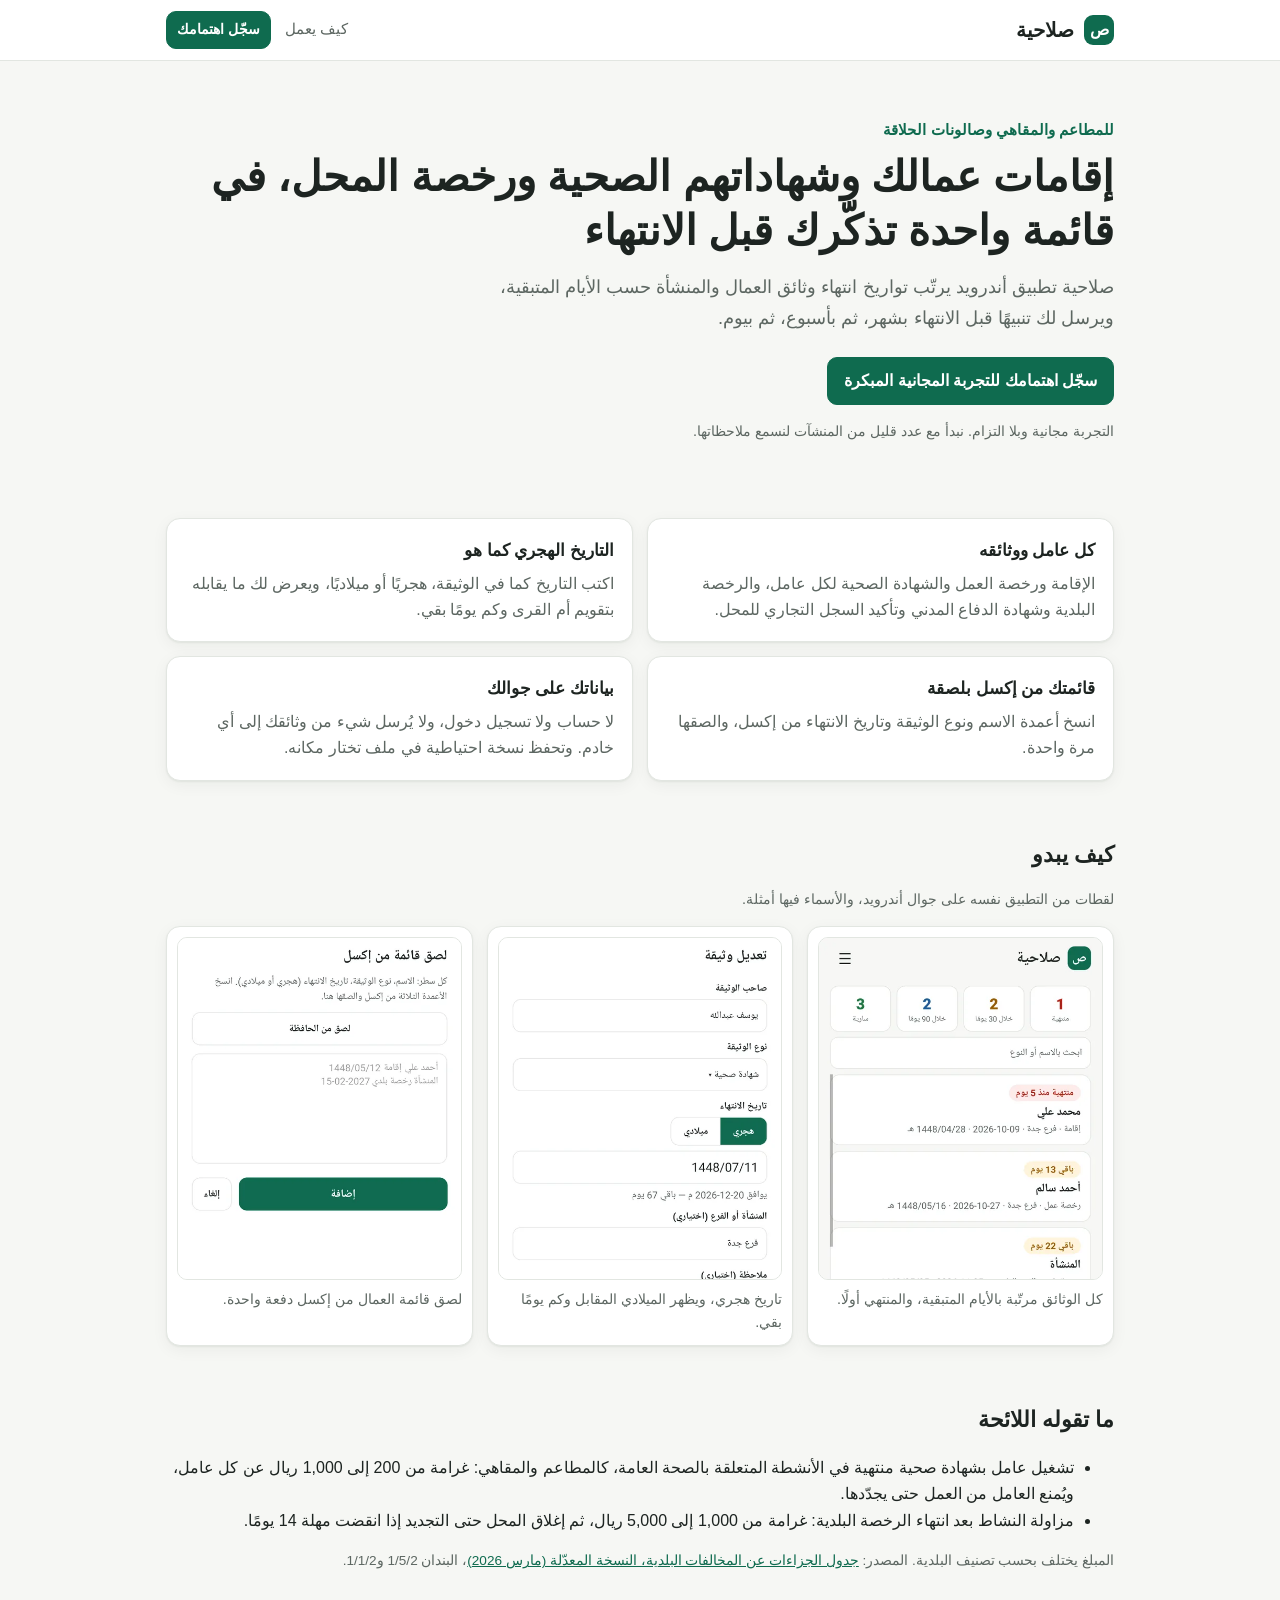
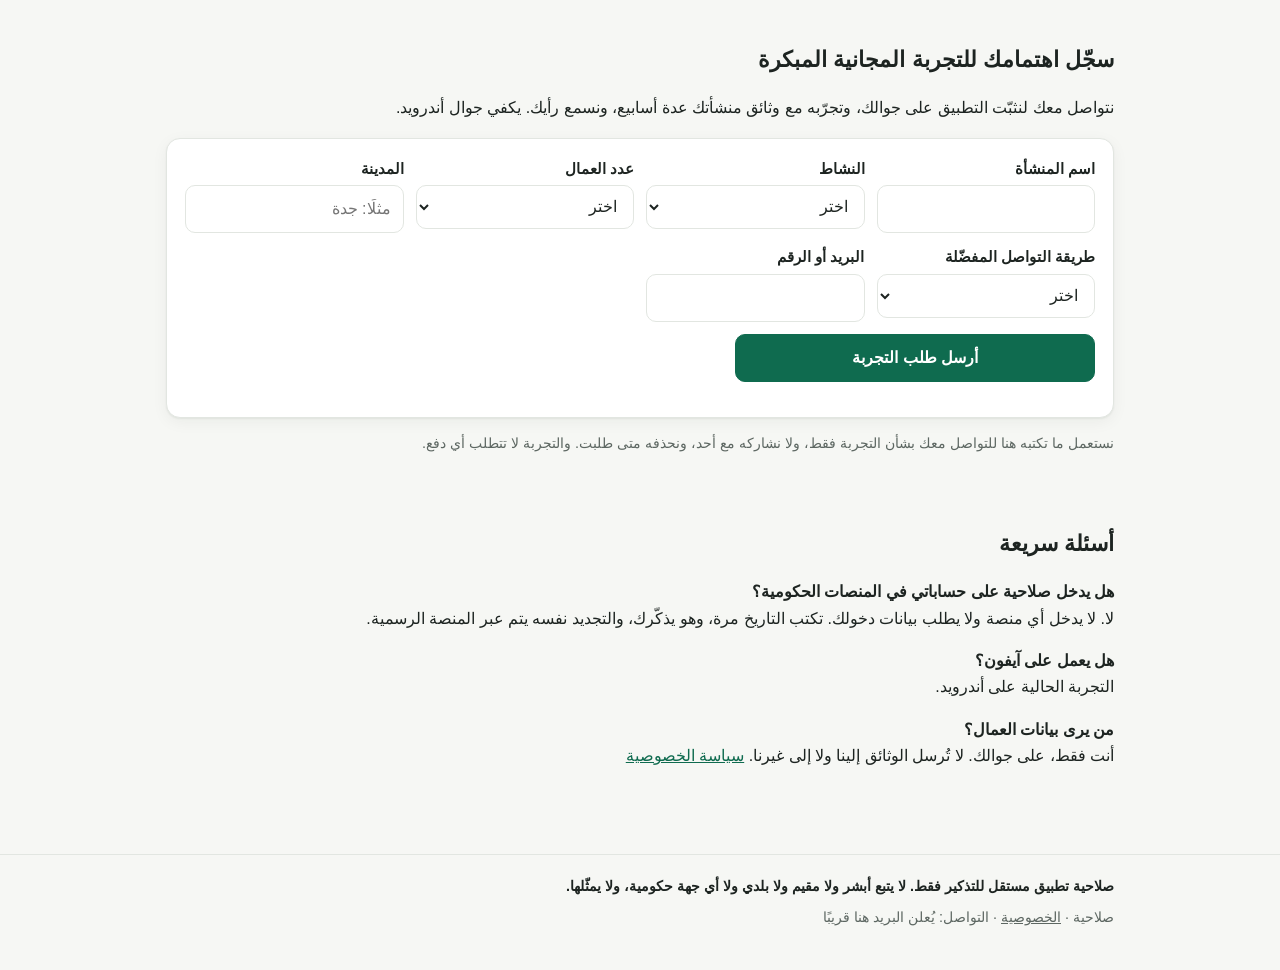
==== business/index.html @ d12ffac3 "Business interest page (not live): free early trial sign-up for restaurants, cafes and barbershops A" ====
<!doctype html>
<html lang="ar" dir="rtl">
<head>
<meta charset="utf-8">
<meta name="viewport" content="width=device-width, initial-scale=1">
<meta http-equiv="Content-Security-Policy" content="default-src 'self'; script-src 'self'; style-src 'self'; img-src 'self' data:; connect-src https://formspree.io; object-src 'none'; base-uri 'none'; form-action 'none'">
<title>صلاحية للمنشآت — تجربة مجانية مبكرة</title>
<meta name="description" content="صلاحية تطبيق أندرويد يذكّر المطاعم والمقاهي وصالونات الحلاقة قبل انتهاء إقامات العمال وشهاداتهم الصحية ورخصة المحل. سجّل اهتمامك للتجربة المجانية المبكرة.">
<link rel="canonical" href="https://ajxzxn.github.io/salahiya/business/">
<meta property="og:title" content="صلاحية للمنشآت — تذكير قبل انتهاء وثائق العمال والمحل">
<meta property="og:description" content="قائمة واحدة مرتّبة بالأيام المتبقية، وتنبيه على جوالك قبل الانتهاء. تجربة مجانية مبكرة للمنشآت.">
<meta property="og:type" content="website">
<meta property="og:url" content="https://ajxzxn.github.io/salahiya/business/">
<link rel="icon" href="../assets/icon.svg" type="image/svg+xml">
<link rel="stylesheet" href="../assets/style.css">
<link rel="stylesheet" href="business.css">
<script src="config.js" defer></script>
<script src="form.js" defer></script>
</head>
<body>
<header class="top"><div class="wrap">
  <a class="logo" href="../"><span class="mark" aria-hidden="true">ص</span>صلاحية</a>
  <nav class="top"><a href="#demo" class="hide-sm">كيف يعمل</a><a class="btn primary small" href="#join">سجّل اهتمامك</a></nav>
</div></header>

<main class="wrap">
  <section class="hero">
    <p class="eyebrow">للمطاعم والمقاهي وصالونات الحلاقة</p>
    <h1>إقامات عمالك وشهاداتهم الصحية ورخصة المحل، في قائمة واحدة تذكّرك قبل الانتهاء</h1>
    <p class="lead">صلاحية تطبيق أندرويد يرتّب تواريخ انتهاء وثائق العمال والمنشأة حسب الأيام المتبقية، ويرسل لك تنبيهًا قبل الانتهاء بشهر، ثم بأسبوع، ثم بيوم.</p>
    <div class="cta-row"><a class="btn primary" href="#join">سجّل اهتمامك للتجربة المجانية المبكرة</a></div>
    <p class="note">التجربة مجانية وبلا التزام. نبدأ مع عدد قليل من المنشآت لنسمع ملاحظاتها.</p>
  </section>

  <div class="grid3 grid2">
    <div class="card"><h3>كل عامل ووثائقه</h3><p>الإقامة ورخصة العمل والشهادة الصحية لكل عامل، والرخصة البلدية وشهادة الدفاع المدني وتأكيد السجل التجاري للمحل.</p></div>
    <div class="card"><h3>التاريخ الهجري كما هو</h3><p>اكتب التاريخ كما في الوثيقة، هجريًا أو ميلاديًا، ويعرض لك ما يقابله بتقويم أم القرى وكم يومًا بقي.</p></div>
    <div class="card"><h3>قائمتك من إكسل بلصقة</h3><p>انسخ أعمدة الاسم ونوع الوثيقة وتاريخ الانتهاء من إكسل، والصقها مرة واحدة.</p></div>
    <div class="card"><h3>بياناتك على جوالك</h3><p>لا حساب ولا تسجيل دخول، ولا يُرسل شيء من وثائقك إلى أي خادم. وتحفظ نسخة احتياطية في ملف تختار مكانه.</p></div>
  </div>

  <section class="block" id="demo">
    <h2>كيف يبدو</h2>
    <p class="note">لقطات من التطبيق نفسه على جوال أندرويد، والأسماء فيها أمثلة.</p>
    <div class="shots">
      <figure><img src="img/list.webp" width="540" height="650" alt="الشاشة الرئيسية: عدد الوثائق المنتهية وما ينتهي خلال 30 و90 يومًا، وقائمة مرتّبة بالأيام المتبقية"><figcaption>كل الوثائق مرتّبة بالأيام المتبقية، والمنتهي أولًا.</figcaption></figure>
      <figure><img src="img/hijri.webp" width="540" height="650" alt="إضافة شهادة صحية بتاريخ هجري، ويظهر تحته التاريخ الميلادي المقابل وعدد الأيام الباقية"><figcaption>تاريخ هجري، ويظهر الميلادي المقابل وكم يومًا بقي.</figcaption></figure>
      <figure><img src="img/paste.webp" width="540" height="650" alt="شاشة لصق قائمة من إكسل: الاسم ونوع الوثيقة وتاريخ الانتهاء في كل سطر"><figcaption>لصق قائمة العمال من إكسل دفعة واحدة.</figcaption></figure>
    </div>
  </section>

  <section class="block">
    <h2>ما تقوله اللائحة</h2>
    <ul>
      <li>تشغيل عامل بشهادة صحية منتهية في الأنشطة المتعلقة بالصحة العامة، كالمطاعم والمقاهي: غرامة من 200 إلى 1,000 ريال عن كل عامل، ويُمنع العامل من العمل حتى يجدّدها.</li>
      <li>مزاولة النشاط بعد انتهاء الرخصة البلدية: غرامة من 1,000 إلى 5,000 ريال، ثم إغلاق المحل حتى التجديد إذا انقضت مهلة 14 يومًا.</li>
    </ul>
    <p class="src">المبلغ يختلف بحسب تصنيف البلدية. المصدر: <a href="https://momah.gov.sa/sites/default/files/2026-03/jdwl%20aljzaat%20%60n%20almkhalfat%20albldyt%20-%20m%60dl4.pdf" rel="nofollow noopener" target="_blank">جدول الجزاءات عن المخالفات البلدية، النسخة المعدّلة (مارس 2026)</a>، البندان 1/5/2 و1/1/2.</p>
  </section>

  <section class="block" id="join">
    <h2>سجّل اهتمامك للتجربة المجانية المبكرة</h2>
    <p>نتواصل معك لنثبّت التطبيق على جوالك، وتجرّبه مع وثائق منشأتك عدة أسابيع، ونسمع رأيك. يكفي جوال أندرويد.</p>

    <div class="card form-card">
      <form id="interest" class="form" novalidate>
        <div>
          <label for="f-name">اسم المنشأة</label>
          <input id="f-name" name="business_name" type="text" autocomplete="organization" maxlength="120" required>
        </div>
        <div>
          <label for="f-seg">النشاط</label>
          <select id="f-seg" name="segment" required>
            <option value="">اختر</option>
            <option>مطعم أو مقهى أو مخبز</option>
            <option>صالون حلاقة أو تجميل</option>
            <option>مقاولات</option>
            <option>مكتب تعقيب أو موارد بشرية</option>
            <option>نشاط آخر</option>
          </select>
        </div>
        <div>
          <label for="f-workers">عدد العمال</label>
          <select id="f-workers" name="workers" required>
            <option value="">اختر</option>
            <option>1 إلى 5</option>
            <option>6 إلى 20</option>
            <option>21 إلى 49</option>
            <option>50 أو أكثر</option>
          </select>
        </div>
        <div>
          <label for="f-city">المدينة</label>
          <input id="f-city" name="city" type="text" autocomplete="address-level2" maxlength="60" placeholder="مثلًا: جدة" required>
        </div>
        <div>
          <label for="f-method">طريقة التواصل المفضّلة</label>
          <select id="f-method" name="contact_method" required>
            <option value="">اختر</option>
            <option>بريد إلكتروني</option>
            <option>اتصال هاتفي</option>
            <option>واتساب الأعمال</option>
          </select>
        </div>
        <div>
          <label for="f-contact">البريد أو الرقم</label>
          <input id="f-contact" name="contact" type="text" inputmode="email" autocomplete="email" maxlength="120" dir="ltr" required>
        </div>
        <div class="hp" aria-hidden="true">
          <label for="f-gotcha">اترك هذا الحقل فارغًا</label>
          <input id="f-gotcha" name="_gotcha" type="text" tabindex="-1" autocomplete="off">
        </div>
        <div class="full">
          <button class="btn primary" id="f-submit" type="submit">أرسل طلب التجربة</button>
          <p class="hint" id="f-msg" role="status" aria-live="polite"></p>
        </div>
      </form>
      <div id="link-mode" class="link-mode" hidden>
        <p>التسجيل في نموذج قصير يفتح في صفحة مستقلة.</p>
        <a class="btn primary" id="link-btn" href="#" rel="noopener" target="_blank">افتح نموذج التسجيل</a>
      </div>
      <noscript><p class="note">النموذج يحتاج تفعيل جافاسكربت في المتصفح.</p></noscript>
    </div>
    <p class="note">نستعمل ما تكتبه هنا للتواصل معك بشأن التجربة فقط، ولا نشاركه مع أحد، ونحذفه متى طلبت. والتجربة لا تتطلب أي دفع.</p>
  </section>

  <section class="block">
    <h2>أسئلة سريعة</h2>
    <p><b>هل يدخل صلاحية على حساباتي في المنصات الحكومية؟</b><br>لا. لا يدخل أي منصة ولا يطلب بيانات دخولك. تكتب التاريخ مرة، وهو يذكّرك، والتجديد نفسه يتم عبر المنصة الرسمية.</p>
    <p><b>هل يعمل على آيفون؟</b><br>التجربة الحالية على أندرويد.</p>
    <p><b>من يرى بيانات العمال؟</b><br>أنت فقط، على جوالك. لا تُرسل الوثائق إلينا ولا إلى غيرنا. <a href="../privacy.html">سياسة الخصوصية</a></p>
  </section>
</main>

<footer class="bottom"><div class="wrap">
  <p class="disclaimer">صلاحية تطبيق مستقل للتذكير فقط. لا يتبع أبشر ولا مقيم ولا بلدي ولا أي جهة حكومية، ولا يمثّلها.</p>
  صلاحية · <a href="../privacy.html">الخصوصية</a> · <span id="contact-line">التواصل: يُعلن البريد هنا قريبًا</span>
</div></footer>
</body>
</html>
---- assets/style.css ----
:root{
  --bg:#f6f7f4; --surface:#ffffff; --ink:#1d2421; --muted:#5d6762; --line:#e2e6e1;
  --brand:#0f6b4f; --brand-ink:#ffffff; --brand-soft:#e5f2ec;
  --red:#b42318; --red-soft:#fdecea; --amber:#9a5b00; --amber-soft:#fff4dc;
  --blue:#1c5d99; --blue-soft:#e8f0f9; --ok:#1f7a45; --ok-soft:#e7f5ec;
  --radius:14px; --shadow:0 1px 2px rgba(20,30,25,.06),0 4px 16px rgba(20,30,25,.05);
  color-scheme:light;
}
*{box-sizing:border-box}
html{-webkit-text-size-adjust:100%}
body{margin:0;background:var(--bg);color:var(--ink);
  font-family:-apple-system,BlinkMacSystemFont,"SF Arabic","Segoe UI","Noto Sans Arabic","Geeza Pro",Tahoma,sans-serif;
  font-size:16px;line-height:1.65}
a{color:var(--brand)}
.wrap{max-width:980px;margin:0 auto;padding:0 16px}
header.top{background:var(--surface);border-bottom:1px solid var(--line)}
header.top .wrap{display:flex;align-items:center;justify-content:space-between;gap:12px;min-height:60px}
.logo{display:flex;align-items:center;gap:10px;font-weight:800;font-size:1.25rem;color:var(--ink);text-decoration:none}
.logo .mark{width:30px;height:30px;border-radius:9px;background:var(--brand);color:#fff;display:grid;place-items:center;font-size:1rem}
nav.top a{margin-inline-start:14px;text-decoration:none;color:var(--muted);font-size:.95rem}
.btn{display:inline-flex;align-items:center;justify-content:center;gap:6px;border:1px solid var(--line);background:var(--surface);
  color:var(--ink);border-radius:10px;padding:10px 16px;font:inherit;font-weight:600;cursor:pointer;text-decoration:none;min-height:44px}
.btn:hover{border-color:#c9d0ca}
.btn.primary{background:var(--brand);border-color:var(--brand);color:var(--brand-ink)}
.btn.primary:hover{background:#0b5a42}
.btn.danger{color:var(--red)}
.btn.small{padding:6px 10px;min-height:36px;font-size:.9rem}
.btn:focus-visible,input:focus-visible,select:focus-visible,textarea:focus-visible{outline:3px solid #86c5ad;outline-offset:2px}
.hero{padding:56px 0 32px}
.hero h1{font-size:clamp(1.7rem,4.5vw,2.6rem);line-height:1.3;margin:0 0 14px}
.hero p.lead{font-size:1.15rem;color:var(--muted);max-width:640px;margin:0 0 24px}
.cta-row{display:flex;flex-wrap:wrap;gap:10px}
.grid3{display:grid;grid-template-columns:repeat(auto-fit,minmax(240px,1fr));gap:14px;margin:28px 0}
.card{background:var(--surface);border:1px solid var(--line);border-radius:var(--radius);padding:18px;box-shadow:var(--shadow)}
.card h3{margin:0 0 6px;font-size:1.05rem}
.card p{margin:0;color:var(--muted)}
section.block{padding:28px 0}
section.block h2{font-size:1.4rem;margin:0 0 12px}
.price{display:grid;grid-template-columns:repeat(auto-fit,minmax(220px,1fr));gap:14px}
.price .amount{font-size:1.6rem;font-weight:800}
.price ul{padding-inline-start:18px;margin:10px 0 0;color:var(--muted)}
.note{font-size:.9rem;color:var(--muted)}
footer.bottom{border-top:1px solid var(--line);margin-top:40px;padding:20px 0 40px;color:var(--muted);font-size:.9rem}
footer.bottom a{color:var(--muted)}
.banner{border-radius:10px;padding:10px 14px;margin:14px 0;font-size:.95rem}
.banner.info{background:var(--blue-soft);color:var(--blue)}
.banner.test{background:var(--amber-soft);color:var(--amber);font-weight:600}
.banner.warn{background:var(--red-soft);color:var(--red)}
/* app */
.stats{display:grid;grid-template-columns:repeat(4,1fr);gap:10px;margin:16px 0}
.stat{background:var(--surface);border:1px solid var(--line);border-radius:12px;padding:12px;text-align:center;cursor:pointer}
.stat b{display:block;font-size:1.6rem;line-height:1.2}
.stat span{font-size:.85rem;color:var(--muted)}
.stat.expired b{color:var(--red)} .stat.soon b{color:var(--amber)} .stat.mid b{color:var(--blue)} .stat.valid b{color:var(--ok)}
.stat[aria-pressed="true"]{outline:2px solid var(--brand)}
.toolbar{display:flex;flex-wrap:wrap;gap:8px;align-items:center;margin:10px 0}
.toolbar input[type=search]{flex:1 1 200px}
input,select,textarea{font:inherit;color:inherit;background:#fff;border:1px solid var(--line);border-radius:10px;padding:10px 12px;min-height:44px;width:100%}
textarea{min-height:120px}
label{font-weight:600;font-size:.92rem;display:block;margin-bottom:4px}
.form{display:grid;grid-template-columns:repeat(auto-fit,minmax(200px,1fr));gap:12px}
.form .full{grid-column:1/-1}
.seg{display:inline-flex;border:1px solid var(--line);border-radius:10px;overflow:hidden}
.seg button{border:0;background:#fff;padding:8px 12px;font:inherit;cursor:pointer;min-height:40px}
.seg button[aria-pressed="true"]{background:var(--brand);color:#fff}
.hint{font-size:.85rem;color:var(--muted);margin-top:4px;min-height:1.2em}
.hint.err{color:var(--red)}
.list{display:flex;flex-direction:column;gap:8px;margin-top:10px}
.item{background:var(--surface);border:1px solid var(--line);border-radius:12px;padding:12px 14px;display:grid;grid-template-columns:auto 1fr auto;gap:12px;align-items:center}
.pill{border-radius:999px;padding:4px 10px;font-size:.85rem;font-weight:700;white-space:nowrap;text-align:center;min-width:84px}
.pill.expired{background:var(--red-soft);color:var(--red)} .pill.soon{background:var(--amber-soft);color:var(--amber)}
.pill.mid{background:var(--blue-soft);color:var(--blue)} .pill.valid{background:var(--ok-soft);color:var(--ok)}
.item .t{font-weight:700}
.item .s{font-size:.88rem;color:var(--muted)}
.item .acts{display:flex;gap:6px}
.empty{text-align:center;padding:36px 16px;color:var(--muted);background:var(--surface);border:1px dashed var(--line);border-radius:12px}
dialog{border:0;border-radius:16px;padding:0;max-width:560px;width:calc(100% - 32px);box-shadow:0 20px 60px rgba(0,0,0,.25)}
dialog::backdrop{background:rgba(15,25,20,.45)}
dialog .dlg{padding:20px}
dialog h2{margin:0 0 10px;font-size:1.2rem}
.dlg-actions{display:flex;gap:8px;justify-content:flex-start;margin-top:16px;flex-wrap:wrap}
details.fines{margin-top:24px}
details.fines summary{cursor:pointer;font-weight:700}
table.fines{width:100%;border-collapse:collapse;margin-top:10px;font-size:.92rem;background:#fff}
table.fines td,table.fines th{border:1px solid var(--line);padding:8px;text-align:start;vertical-align:top}
.toast{position:fixed;inset-inline:16px;bottom:16px;margin:auto;max-width:420px;background:#1d2421;color:#fff;padding:12px 16px;border-radius:12px;opacity:0;transition:opacity .2s;pointer-events:none;text-align:center}
.toast.show{opacity:1}
article.guide{max-width:760px}
article.guide h1{font-size:clamp(1.5rem,4vw,2.1rem);line-height:1.35}
article.guide h2{font-size:1.25rem;margin-top:28px}
.src{font-size:.85rem;color:var(--muted)}
@media (max-width:560px){
  .stats{grid-template-columns:repeat(2,1fr)}
  .item{grid-template-columns:1fr auto}
  .item .pill{grid-column:1/-1;justify-self:start}
  nav.top a.hide-sm{display:none}
}
.app-h1{margin:18px 0 4px;font-size:1.4rem}
.date-row{display:flex;gap:8px;align-items:center;flex-wrap:wrap}
.date-row input{flex:1 1 160px;width:auto}
.mt{margin-top:14px}
dialog{max-height:calc(100dvh - 24px);overflow-y:auto}
.date-in{text-align:right}
.dlg-actions{position:sticky;bottom:0;background:#fff;padding:12px 0 8px;margin-bottom:-12px}
---- business/business.css ----
/* Business interest page; builds on ../assets/style.css */
.eyebrow{margin:0 0 8px;color:var(--brand);font-weight:700;font-size:.95rem}
.grid3 .card{min-width:0}
.grid2{grid-template-columns:repeat(2,minmax(0,1fr))}
.shots{display:grid;grid-template-columns:repeat(3,minmax(0,1fr));gap:14px;margin-top:14px}
.shots figure{margin:0;background:var(--surface);border:1px solid var(--line);border-radius:var(--radius);padding:10px;box-shadow:var(--shadow)}
.shots img{display:block;width:100%;height:auto;border-radius:10px;border:1px solid var(--line)}
.shots figcaption{font-size:.9rem;color:var(--muted);margin-top:8px}
.form-card{margin-top:14px}
.form-card .btn.primary{width:100%;max-width:360px}
.hp{position:absolute;inset-inline-start:-10000px;width:1px;height:1px;overflow:hidden}
.hint.ok{color:var(--ok)}
[hidden]{display:none!important}
.link-mode p{margin:0 0 12px}
.disclaimer{margin:0 0 8px;color:var(--ink);font-weight:600}
@media (max-width:640px){
  .grid2{grid-template-columns:1fr}
  .shots{grid-template-columns:1fr;max-width:380px;margin-inline:auto}
}
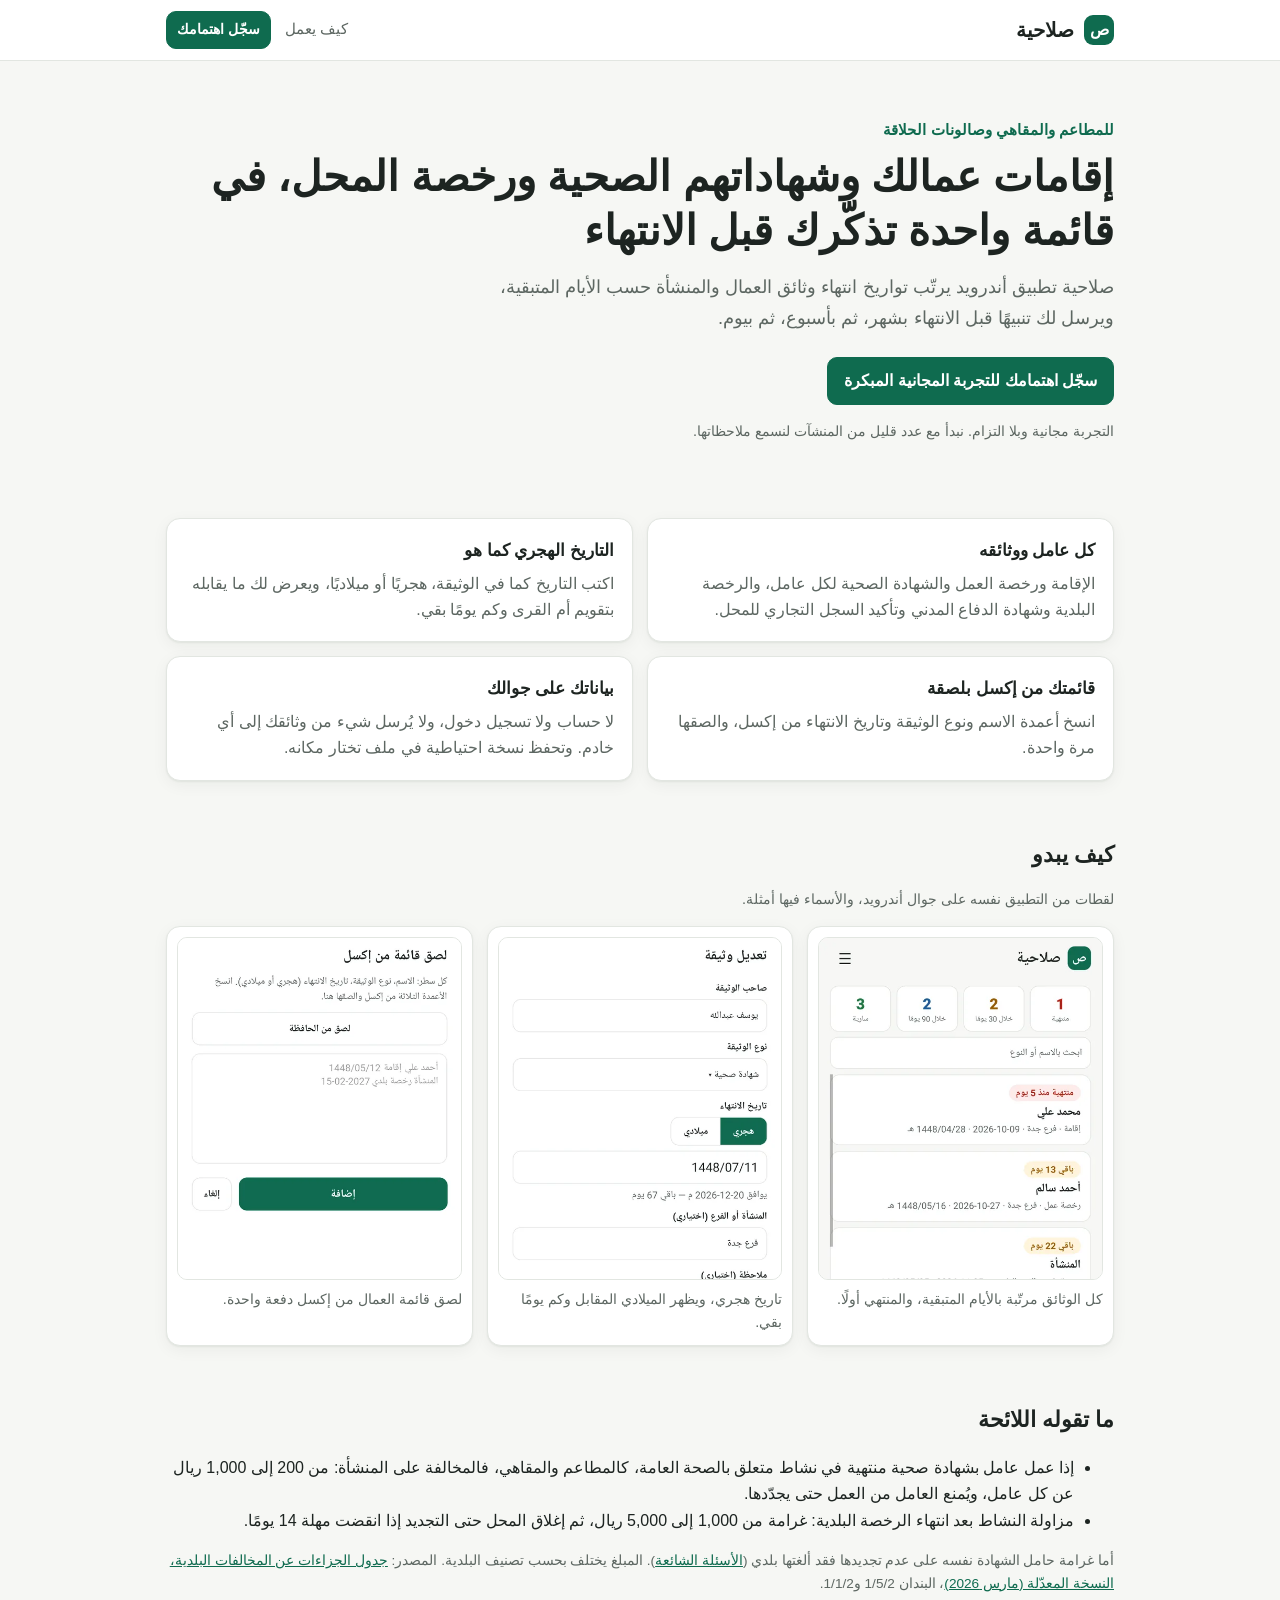
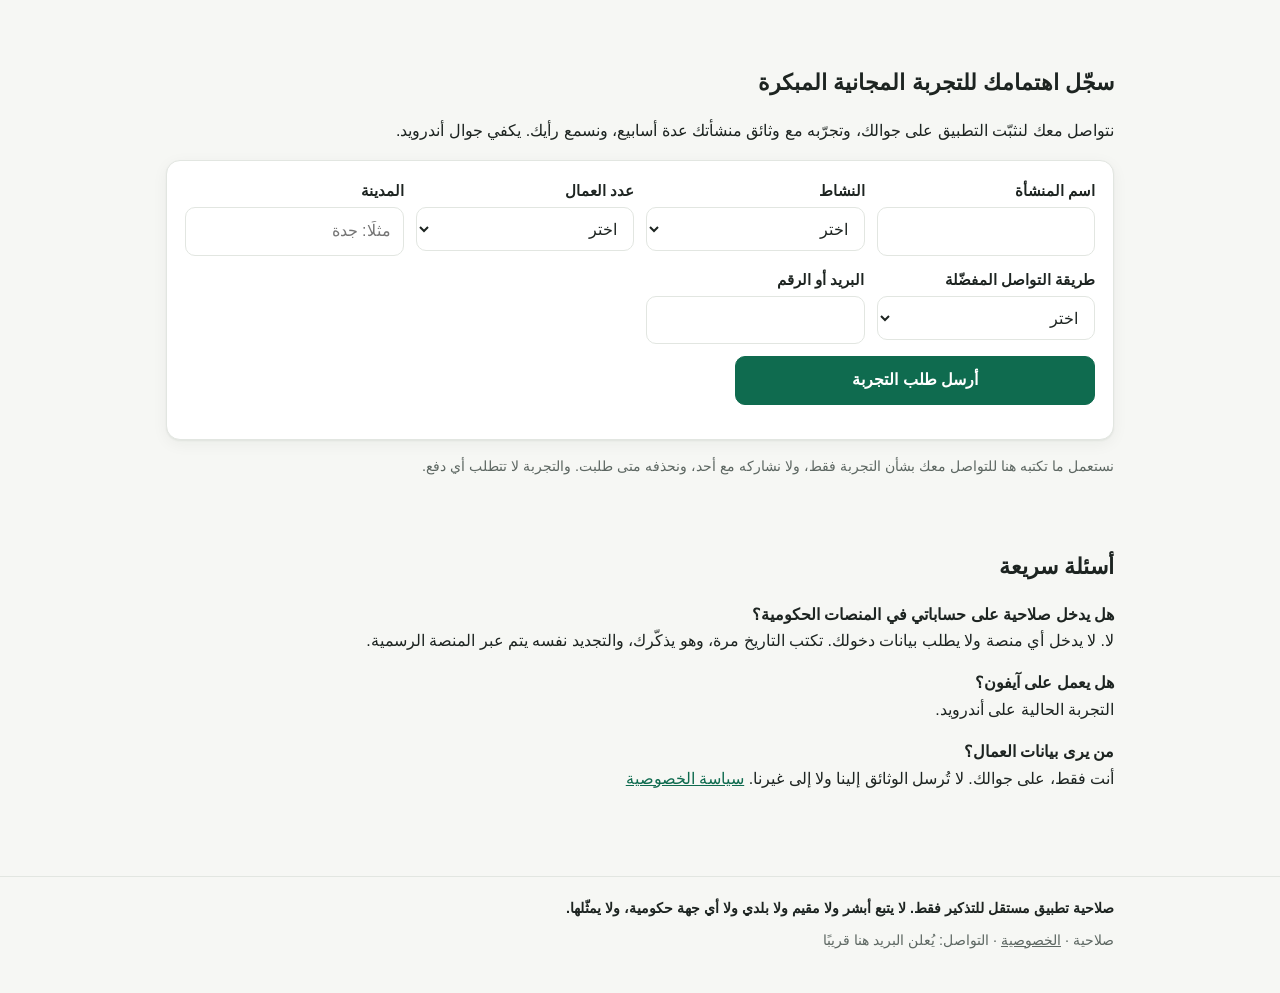
==== commit a3fc2f5f: "Business page: mu'aqqib variant at ?for=moaqqib; health-certificate fine stated as the establishment" ====
--- a/business/index.html
+++ b/business/index.html
@@ -15,6 +15,7 @@
 <link rel="stylesheet" href="../assets/style.css">
 <link rel="stylesheet" href="business.css">
 <script src="config.js" defer></script>
+<script src="audience.js" defer></script>
 <script src="form.js" defer></script>
 </head>
 <body>
@@ -25,15 +26,15 @@
 
 <main class="wrap">
   <section class="hero">
-    <p class="eyebrow">للمطاعم والمقاهي وصالونات الحلاقة</p>
-    <h1>إقامات عمالك وشهاداتهم الصحية ورخصة المحل، في قائمة واحدة تذكّرك قبل الانتهاء</h1>
-    <p class="lead">صلاحية تطبيق أندرويد يرتّب تواريخ انتهاء وثائق العمال والمنشأة حسب الأيام المتبقية، ويرسل لك تنبيهًا قبل الانتهاء بشهر، ثم بأسبوع، ثم بيوم.</p>
+    <p class="eyebrow" data-moaqqib="للمعقّبين ومكاتب الخدمات العامة">للمطاعم والمقاهي وصالونات الحلاقة</p>
+    <h1 data-moaqqib="وثائق عمال كل عملائك في قائمة واحدة، فلا يفوتك موعد تجديد">إقامات عمالك وشهاداتهم الصحية ورخصة المحل، في قائمة واحدة تذكّرك قبل الانتهاء</h1>
+    <p class="lead" data-moaqqib="صلاحية تطبيق أندرويد يرتّب إقامات عمال المنشآت التي تخدمها ورخصهم وشهاداتهم بحسب الأيام المتبقية، ويذكّرك قبل الانتهاء بشهر ثم بأسبوع ثم بيوم، فتكلّم عميلك عن التجديد في وقته.">صلاحية تطبيق أندرويد يرتّب تواريخ انتهاء وثائق العمال والمنشأة حسب الأيام المتبقية، ويرسل لك تنبيهًا قبل الانتهاء بشهر، ثم بأسبوع، ثم بيوم.</p>
     <div class="cta-row"><a class="btn primary" href="#join">سجّل اهتمامك للتجربة المجانية المبكرة</a></div>
-    <p class="note">التجربة مجانية وبلا التزام. نبدأ مع عدد قليل من المنشآت لنسمع ملاحظاتها.</p>
+    <p class="note" data-moaqqib="التجربة مجانية وبلا التزام. نبدأ مع عدد قليل من المكاتب لنسمع ملاحظاتها.">التجربة مجانية وبلا التزام. نبدأ مع عدد قليل من المنشآت لنسمع ملاحظاتها.</p>
   </section>
 
   <div class="grid3 grid2">
-    <div class="card"><h3>كل عامل ووثائقه</h3><p>الإقامة ورخصة العمل والشهادة الصحية لكل عامل، والرخصة البلدية وشهادة الدفاع المدني وتأكيد السجل التجاري للمحل.</p></div>
+    <div class="card"><h3 data-moaqqib="كل عميل ووثائقه">كل عامل ووثائقه</h3><p data-moaqqib="اكتب اسم المنشأة مع كل وثيقة، وابحث باسمها لترى وثائق عمالها وحدها: الإقامة ورخصة العمل والشهادة الصحية، ورخص المحل نفسه.">الإقامة ورخصة العمل والشهادة الصحية لكل عامل، والرخصة البلدية وشهادة الدفاع المدني وتأكيد السجل التجاري للمحل.</p></div>
     <div class="card"><h3>التاريخ الهجري كما هو</h3><p>اكتب التاريخ كما في الوثيقة، هجريًا أو ميلاديًا، ويعرض لك ما يقابله بتقويم أم القرى وكم يومًا بقي.</p></div>
     <div class="card"><h3>قائمتك من إكسل بلصقة</h3><p>انسخ أعمدة الاسم ونوع الوثيقة وتاريخ الانتهاء من إكسل، والصقها مرة واحدة.</p></div>
     <div class="card"><h3>بياناتك على جوالك</h3><p>لا حساب ولا تسجيل دخول، ولا يُرسل شيء من وثائقك إلى أي خادم. وتحفظ نسخة احتياطية في ملف تختار مكانه.</p></div>
@@ -49,23 +50,23 @@
     </div>
   </section>
 
-  <section class="block">
+  <section class="block" data-hide-for="moaqqib">
     <h2>ما تقوله اللائحة</h2>
     <ul>
-      <li>تشغيل عامل بشهادة صحية منتهية في الأنشطة المتعلقة بالصحة العامة، كالمطاعم والمقاهي: غرامة من 200 إلى 1,000 ريال عن كل عامل، ويُمنع العامل من العمل حتى يجدّدها.</li>
+      <li>إذا عمل عامل بشهادة صحية منتهية في نشاط متعلق بالصحة العامة، كالمطاعم والمقاهي، فالمخالفة على المنشأة: من 200 إلى 1,000 ريال عن كل عامل، ويُمنع العامل من العمل حتى يجدّدها.</li>
       <li>مزاولة النشاط بعد انتهاء الرخصة البلدية: غرامة من 1,000 إلى 5,000 ريال، ثم إغلاق المحل حتى التجديد إذا انقضت مهلة 14 يومًا.</li>
     </ul>
-    <p class="src">المبلغ يختلف بحسب تصنيف البلدية. المصدر: <a href="https://momah.gov.sa/sites/default/files/2026-03/jdwl%20aljzaat%20%60n%20almkhalfat%20albldyt%20-%20m%60dl4.pdf" rel="nofollow noopener" target="_blank">جدول الجزاءات عن المخالفات البلدية، النسخة المعدّلة (مارس 2026)</a>، البندان 1/5/2 و1/1/2.</p>
+    <p class="src">أما غرامة حامل الشهادة نفسه على عدم تجديدها فقد ألغتها بلدي (<a href="https://balady.gov.sa/ar/help-and-support/faq-list?page=48" rel="nofollow noopener" target="_blank">الأسئلة الشائعة</a>). المبلغ يختلف بحسب تصنيف البلدية. المصدر: <a href="https://momah.gov.sa/sites/default/files/2026-03/jdwl%20aljzaat%20%60n%20almkhalfat%20albldyt%20-%20m%60dl4.pdf" rel="nofollow noopener" target="_blank">جدول الجزاءات عن المخالفات البلدية، النسخة المعدّلة (مارس 2026)</a>، البندان 1/5/2 و1/1/2.</p>
   </section>
 
   <section class="block" id="join">
     <h2>سجّل اهتمامك للتجربة المجانية المبكرة</h2>
-    <p>نتواصل معك لنثبّت التطبيق على جوالك، وتجرّبه مع وثائق منشأتك عدة أسابيع، ونسمع رأيك. يكفي جوال أندرويد.</p>
+    <p data-moaqqib="نتواصل معك لنثبّت التطبيق على جوالك، وتجرّبه مع وثائق عملائك عدة أسابيع، ونسمع رأيك. يكفي جوال أندرويد.">نتواصل معك لنثبّت التطبيق على جوالك، وتجرّبه مع وثائق منشأتك عدة أسابيع، ونسمع رأيك. يكفي جوال أندرويد.</p>
 
     <div class="card form-card">
       <form id="interest" class="form" novalidate>
         <div>
-          <label for="f-name">اسم المنشأة</label>
+          <label for="f-name" data-moaqqib="اسم المكتب">اسم المنشأة</label>
           <input id="f-name" name="business_name" type="text" autocomplete="organization" maxlength="120" required>
         </div>
         <div>
@@ -80,13 +81,14 @@
           </select>
         </div>
         <div>
-          <label for="f-workers">عدد العمال</label>
+          <label for="f-workers" data-moaqqib="عدد العمال الذين تتابع وثائقهم">عدد العمال</label>
           <select id="f-workers" name="workers" required>
             <option value="">اختر</option>
             <option>1 إلى 5</option>
             <option>6 إلى 20</option>
             <option>21 إلى 49</option>
-            <option>50 أو أكثر</option>
+            <option>50 إلى 200</option>
+            <option>أكثر من 200</option>
           </select>
         </div>
         <div>
@@ -106,6 +108,7 @@
           <label for="f-contact">البريد أو الرقم</label>
           <input id="f-contact" name="contact" type="text" inputmode="email" autocomplete="email" maxlength="120" dir="ltr" required>
         </div>
+        <input type="hidden" name="audience" id="f-audience" value="business">
         <div class="hp" aria-hidden="true">
           <label for="f-gotcha">اترك هذا الحقل فارغًا</label>
           <input id="f-gotcha" name="_gotcha" type="text" tabindex="-1" autocomplete="off">
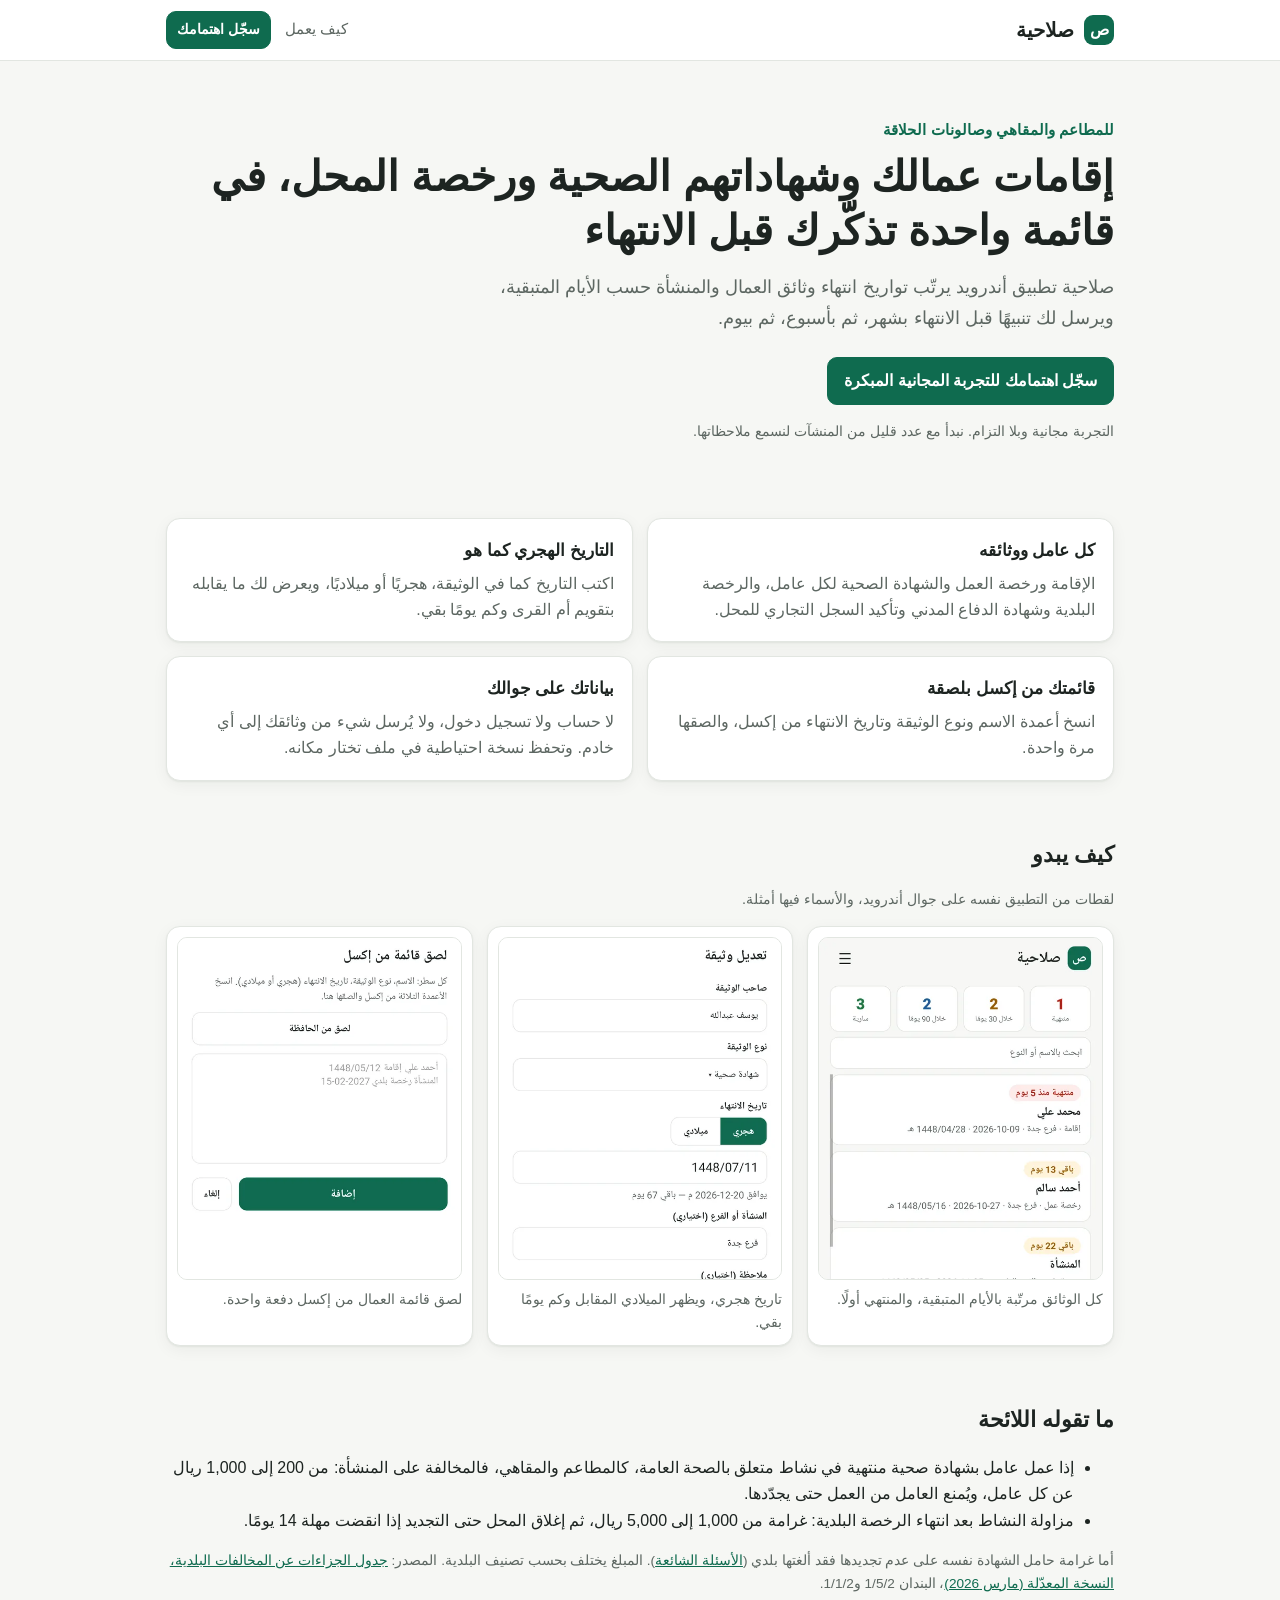
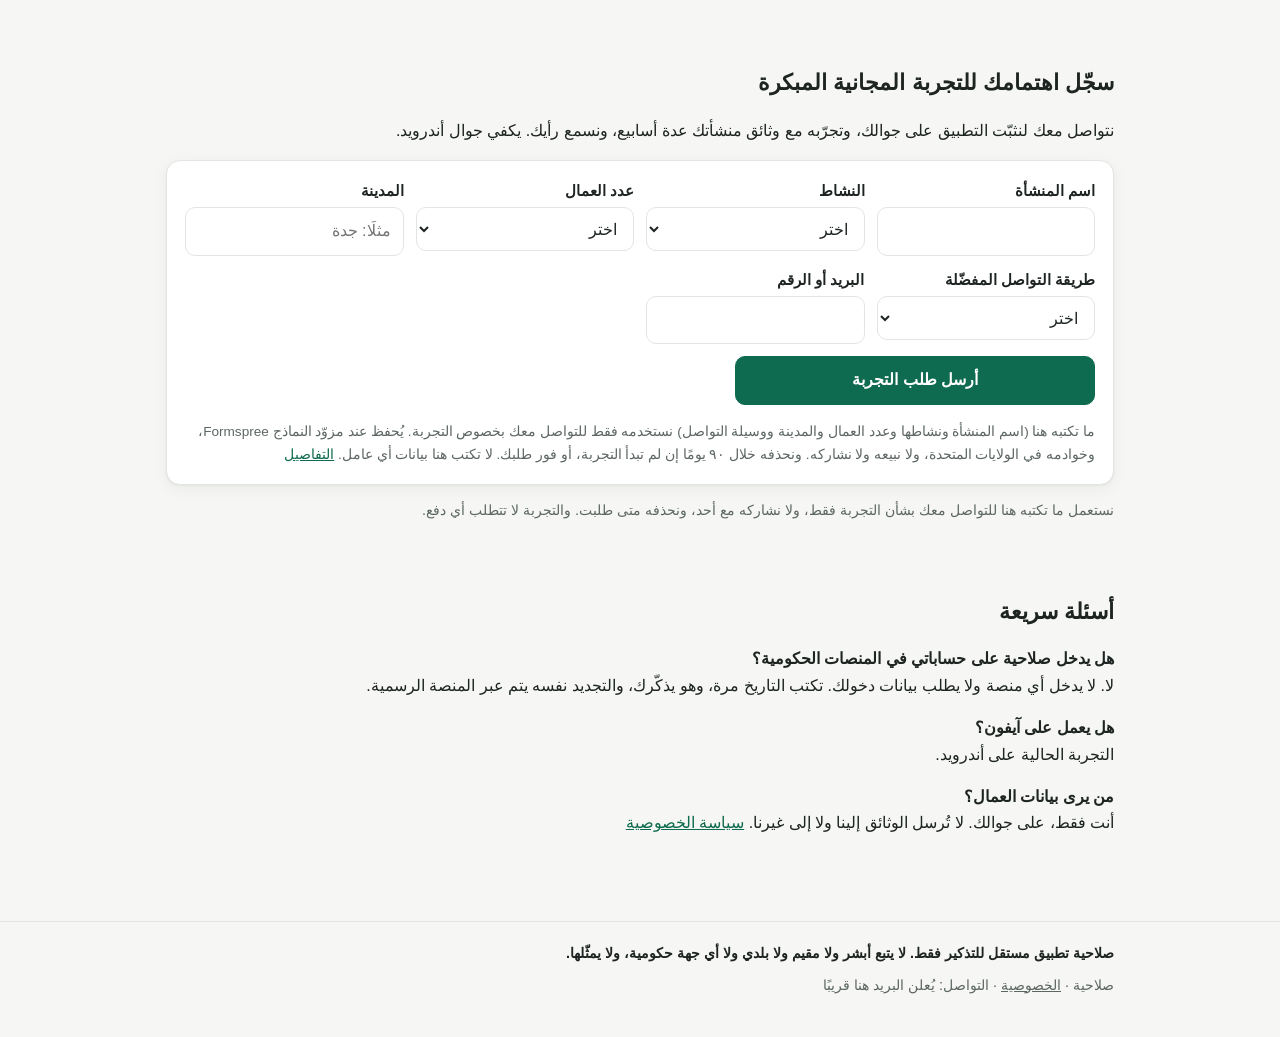
==== commit d3ee0844: "Interest form: say what is collected, where it is stored, retention and deletion Co-Authored-By: Cla" ====
--- a/business/index.html
+++ b/business/index.html
@@ -116,6 +116,10 @@
         <div class="full">
           <button class="btn primary" id="f-submit" type="submit">أرسل طلب التجربة</button>
           <p class="hint" id="f-msg" role="status" aria-live="polite"></p>
+          <p class="hint">ما تكتبه هنا (اسم المنشأة ونشاطها وعدد العمال والمدينة ووسيلة التواصل) نستخدمه فقط للتواصل معك بخصوص التجربة.
+            يُحفظ عند مزوّد النماذج Formspree، وخوادمه في الولايات المتحدة، ولا نبيعه ولا نشاركه.
+            ونحذفه خلال ٩٠ يومًا إن لم تبدأ التجربة، أو فور طلبك. لا تكتب هنا بيانات أي عامل.
+            <a href="../privacy.html#interest">التفاصيل</a></p>
         </div>
       </form>
       <div id="link-mode" class="link-mode" hidden>
